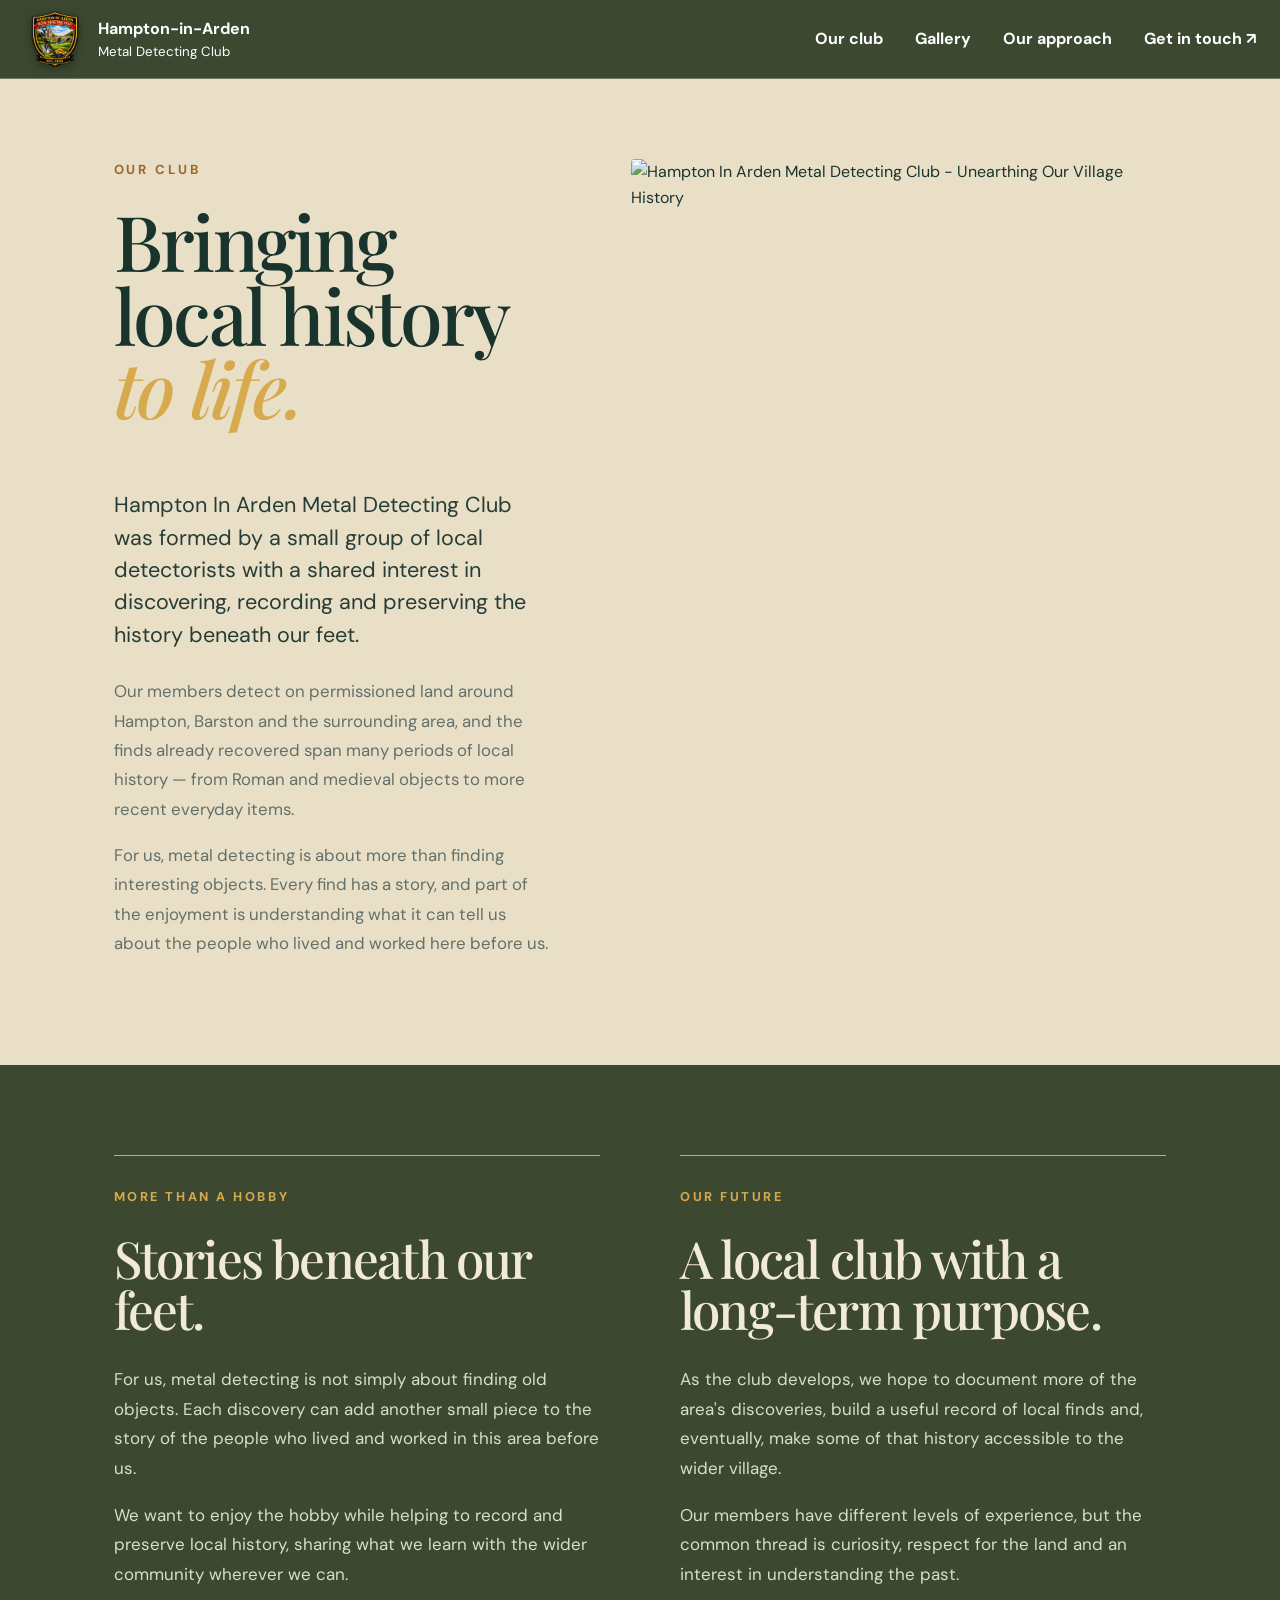
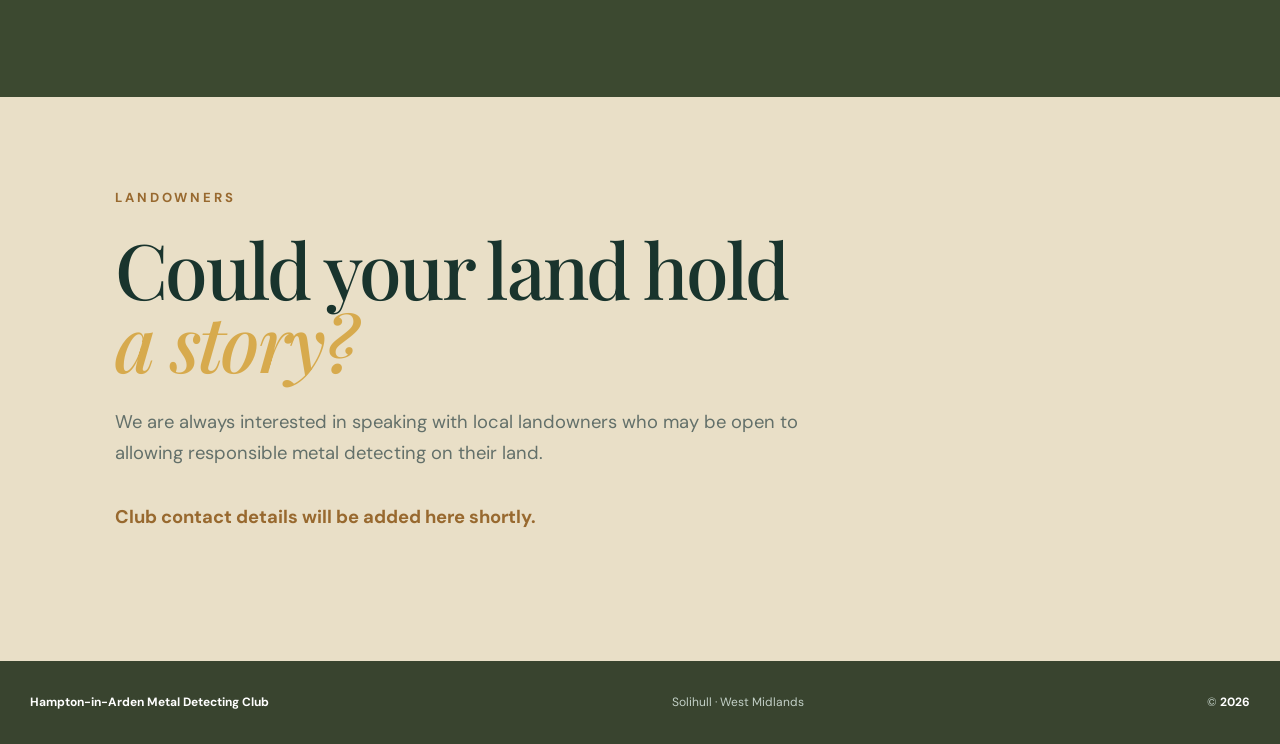
==== our-club.html @ 4dfdd863 "Add files via upload Add Our Club page and navigation" ====
<!doctype html>
<html lang="en-GB">
  <head>
    <link href="https://fonts.googleapis.com/css2?family=Instrument+Serif:ital@0;1&family=Oswald:wght@600;700&display=swap" rel="stylesheet">
    <meta charset="utf-8">
    <meta name="viewport" content="width=device-width, initial-scale=1">
    <meta name="theme-color" content="#142b25">
    <meta name="description" content="Hampton-in-Arden Metal Detecting Club — unearthing our village history in Solihull, West Midlands.">
    <title>Our Club | Hampton In Arden Metal Detecting Club</title>
    <link rel="stylesheet" href="styles.css">
    <script src="script.js" defer></script>
  </head>
  <body>
    <a class="skip" href="#main">Skip to content</a>
    
    <!-- Header and navigation -->
    <header class="header inner-header">
      <div class="header-inner">
        <a class="brand" href="index.html#top" aria-label="Hampton-in-Arden Metal Detecting Club home">
          <img src="images/club-badge.png" alt="" width="1024" height="1536">
          <span>
            <strong>Hampton-in-Arden</strong>
            <small>Metal Detecting Club</small>
          </span>
        </a>
        <button class="menu-toggle" type="button" aria-expanded="false" aria-controls="navigation" aria-label="Open menu">
          <span></span>
          <span></span>
          <span></span>
        </button>
<nav id="navigation" class="navigation" aria-label="Main navigation">
  <a href="our-club.html" aria-current="page">Our club</a>
  <a href="index.html#moments">Gallery</a>
  <a href="index.html#approach">Our approach</a>
  <a class="nav-button" href="index.html#contact">Get in touch <span aria-hidden="true">↗</span></a>
</nav>
      </div>
    </header>

    <main class="club-page">

  <section class="club-intro">
  <div class="wrap club-intro-grid">

    <div class="club-intro-heading">
      <p class="section-label">Our Club</p>

      <h1>
        Bringing local history
        <em>to life.</em>
      </h1>
    </div>

    <figure class="club-intro-image">
      <img
        src="images/about-banner.jpeg"
        alt="Hampton In Arden Metal Detecting Club - Unearthing Our Village History"
      >
    </figure>

    <div class="club-intro-copy">
      <p class="club-lead">
        Hampton In Arden Metal Detecting Club was formed by a small group of
        local detectorists with a shared interest in discovering, recording
        and preserving the history beneath our feet.
      </p>

      <p>
        Our members detect on permissioned land around Hampton, Barston and
        the surrounding area, and the finds already recovered span many
        periods of local history — from Roman and medieval objects to more
        recent everyday items.
      </p>

      <p>
        For us, metal detecting is about more than finding interesting
        objects. Every find has a story, and part of the enjoyment is
        understanding what it can tell us about the people who lived and
        worked here before us.
      </p>
    </div>

  </div>
</section>


  <section class="club-story">
    <div class="wrap">

      <div class="club-story-block">
  <p class="section-label">More than a hobby</p>
  <h2>Stories beneath our feet.</h2>

  <p>
    For us, metal detecting is not simply about finding old objects.
    Each discovery can add another small piece to the story of the
    people who lived and worked in this area before us.
  </p>

  <p>
    We want to enjoy the hobby while helping to record and preserve
    local history, sharing what we learn with the wider community
    wherever we can.
  </p>
</div>

      <div class="club-story-block">
        <p class="section-label">Our future</p>
        <h2>A local club with a long-term purpose.</h2>

        <p>
          As the club develops, we hope to document more of the area's
          discoveries, build a useful record of local finds and, eventually,
          make some of that history accessible to the wider village.
        </p>

        <p>
          Our members have different levels of experience, but the common
          thread is curiosity, respect for the land and an interest in
          understanding the past.
        </p>
      </div>

    </div>
  </section>


  <section class="club-landowners">
    <div class="wrap">
      <p class="section-label">Landowners</p>

      <h2>
        Could your land hold
        <em>a story?</em>
      </h2>

      <p>
        We are always interested in speaking with local landowners who may be
        open to allowing responsible metal detecting on their land.
      </p>

      <p class="club-contact-note">
        Club contact details will be added here shortly.
      </p>
    </div>
  </section>

</main>
    <!-- Footer -->
    <footer class="footer">
      <div class="wrap footer-inner">
        <span>Hampton-in-Arden Metal Detecting Club</span>
        <span>Solihull · West Midlands</span>
        <span>© <span id="year">2026</span></span>
      </div>
    </footer>
  </body>
</html>
---- styles.css ----
@import url('https://fonts.googleapis.com/css2?family=DM+Sans:wght@400;500;600;700&family=Playfair+Display:ital,wght@0,500;0,600;1,500&display=swap');
/* ===== Variables ===== */
:root  {
  --dark: #20352e;
  --deep: #39442f;
  --cream: #e8dfca;
  --paper: #e8dfca;
  --gold: #d6ad58;
  --brown: #9a6b32;
  --ink: #20352e;
  --muted: #657068;
  --max: 1220px;
}

/* ===== Base: layout, typography and accessibility ===== */
*  {
  box-sizing: border-box;
}

html  {
  scroll-behavior: smooth;
}

body  {
  margin: 0;
  background: var(--cream);
  color: var(--ink);
  font-family: 'DM Sans', Arial, sans-serif;
  line-height: 1.6;
}

img  {
  max-width: 100%;
}

a  {
  color: inherit;
}

.wrap  {
  width: min(calc(100% - 3rem), var(--max));
  margin-inline: auto;
}

h1, h2, h3, p  {
  margin-top: 0;
}

h1, h2  {
  font-family: 'Playfair Display', Georgia, serif;
  letter-spacing: -.035em;
  font-weight: 500;
}

h1  {
  font-size: clamp(2.6rem, 5.5vw, 5.3rem);
  line-height: 1.13;
  margin: 0;
}

h2  {
  font-size: clamp(2.65rem, 5vw, 5rem);
  line-height: 1.1;
  margin-bottom: 1.5rem;
}

h1 em, h2 em  {
  color: var(--gold);
  font-weight: 500;
}

.kicker, .section-label  {
  text-transform: uppercase;
  letter-spacing: .2em;
  font-size: .72rem;
  font-weight: 700;
}

.section-label  {
  color: #936d39;
  margin-bottom: 1.5rem;
}

.section-pad  {
  padding: clamp(5rem, 9vw, 9rem) 0;
}

section  {
  scroll-margin-top: 78px;
}

.skip  {
  position: absolute;
  left: 1rem;
  top: -5rem;
  z-index: 50;
  background: white;
  padding: .7rem 1rem;
}

.skip:focus  {
  top: 1rem;
}

:focus-visible  {
  outline: 3px solid var(--gold);
  outline-offset: 4px;
}

/* ===== Header: transparent overlay and navigation ===== */
.header  {
  position: absolute;
  top: 0;
  left: 0;
  right: 0;
  z-index: 30;
  color: white;
  background: linear-gradient(to bottom, rgba(7, 26, 22, .42) 0%, rgba(7, 26, 22, .10) 100%);
  backdrop-filter: none;
  -webkit-backdrop-filter: none;
  border-bottom: 1px solid rgba(255, 255, 255, .25);
}

.header-inner  {
  width: min(calc(100% - 3rem), 1440px);
  min-height: 78px;
  margin: 0 auto;
  display: flex;
  align-items: center;
  justify-content: space-between;
  gap: 2rem;
}

.brand  {
  display: flex;
  align-items: center;
  gap: .75rem;
  color: white;
  text-decoration: none;
}

.brand img  {
  width: 54px;
  height: 66px;
  object-fit: contain;
  flex-shrink: 0;
  filter: drop-shadow(0 2px 5px rgba(0, 0, 0, .4));
}

.brand span  {
  display: flex;
  flex-direction: column;
}

.navigation  {
  display: flex;
  align-items: center;
  gap: 2rem;
}

.navigation a  {
  color: white;
  text-decoration: none;
  font-weight: 700;
}

.menu-toggle  {
  display: none;
}

/* ===== Hero: photograph, overlay, text and actions ===== */
.hero  {
  background: var(--deep);
  color: white;
}

.hero-photo  {
  position: relative;
  min-height: 100svh;
  isolation: isolate;
  overflow: hidden;
  background: var(--deep);
}

.hero-picture, .hero-background, .hero-shade  {
  position: absolute;
  inset: 0;
  width: 100%;
  height: 100%;
}

.hero-picture, .hero-background  {
  z-index: 0;
}

.hero-background  {
  object-fit: cover;
  object-position: center 54%;
}

.hero-shade  {
  z-index: 1;
  background: linear-gradient(90deg, rgba(6,26,20,.85) 0%, rgba(9,30,23,.58) 50%, rgba(8,27,22,.25) 100%), linear-gradient(0deg, rgba(7,25,20,.65), transparent 50%);
}

.hero-content  {
  position: relative;
  z-index: 2;
  min-height: 100svh;
  display: flex;
  flex-direction: column;
  justify-content: space-between;
  padding-top: calc(78px + 1rem);
  padding-bottom: 2rem;
}

.kicker  {
  display: flex;
  align-items: center;
  gap: .8rem;
  color: var(--gold);
  margin: 0 0 1rem;
}

.hero-main  {
  padding: 5rem 0;
  max-width: 800px;
}

.hero-main .kicker  {
  color: #e7d9b7;
}

.hero-main h1  {
  font-family: 'Oswald', Arial, sans-serif;
  font-weight: 700;
  letter-spacing: -.01em;
  font-size: clamp(4.2rem, 10vw, 10rem);
  line-height: .92;
  max-width: none;
  text-transform: uppercase;
}

.hero-main h1 em  {
  font-family: 'Instrument Serif', Georgia, serif;
  font-style: italic;
  font-weight: 400;
  letter-spacing: -.015em;
  text-transform: none;
  color: var(--gold);
  font-size: .72em;
  line-height: .95;
  text-shadow: 0 1px 8px rgba(0, 0, 0, .25);
}

.hero-main > p:not(.kicker)  {
  font-size: clamp(1rem, 1.7vw, 1.25rem);
  max-width: 560px;
  margin: 2rem 0;
  color: #eef3ec;
}

.hero-actions  {
  display: flex;
  align-items: center;
  gap: 2rem;
  flex-wrap: wrap;
}

.hero-button  {
  display: inline-flex;
  justify-content: space-between;
  gap: 3rem;
  background: var(--gold);
  color: var(--dark);
  padding: 1rem 1.3rem;
  text-decoration: none;
  font-weight: 700;
  font-size: .85rem;
  min-width: 220px;
}

.hero-link  {
  color: white;
  text-decoration: none;
  border-bottom: 1px solid white;
  padding: .5rem 0;
  font-weight: 700;
  font-size: .85rem;
}

.hero-link span  {
  margin-left: 1rem;
}

.hero-foot  {
  display: flex;
  justify-content: space-between;
  gap: 1rem;
  color: #e6eee7;
  text-transform: uppercase;
  letter-spacing: .17em;
  font-size: .66rem;
  font-weight: 700;
}

/* ===== About: Our Club introduction ===== */
.about  {
  background: var(--paper);
}

.about.section-pad  {
  padding-top: 4rem;
  padding-bottom: 4rem;
}

.about-grid  {
  display: grid;
  grid-template-columns: .9fr 1.1fr;
  align-items: center;
  gap: clamp(2.5rem, 5vw, 5rem);
}

.about-copy  {
  max-width: 500px;
}

.about .section-label  {
  color: var(--brown);
}

.about-copy h2  {
  margin: 1rem 0 1.5rem;
  line-height: .95;
  color: var(--ink);
}

.about-copy h2 em  {
  color: var(--gold);
  font-weight: 500;
}

.about-copy .lead  {
  font-family: 'Playfair Display', Georgia, serif;
  font-size: 1.55rem;
  line-height: 1.35;
  color: var(--ink);
  margin-bottom: 1.25rem;
}

.about-copy p:not(.section-label):not(.lead)  {
  color: var(--muted);
  font-size: .96rem;
}

.about-photo  {
  margin: 0;
  position: relative;
  display: flex;
  justify-content: center;
  background: #e8ede2;
  border-radius: 4px;
  overflow: hidden;
}

.about-photo img  {
  display: block;
  width: 100%;
  height: min(68vh, 620px);
  aspect-ratio: auto;
  object-fit: cover;
  object-position: center;
  border-radius: 4px;
}

.about-photo figcaption  {
  position: absolute;
  bottom: -1rem;
  left: -1rem;
  background: var(--dark);
  color: white;
  padding: 1rem 1.4rem;
  min-width: 240px;
  font-size: .8rem;
  font-weight: 700;
  display: flex;
  justify-content: space-between;
  gap: 1rem;
}

.about-photo figcaption span  {
  color: var(--gold);
}

/* Saved Club Identity artwork: unused on the homepage, retained with its HTML. */
.banner-feature  {
  background: var(--deep);
  color: white;
  padding: 5rem 0;
  text-align: center;
}

.banner-feature .section-label  {
  color: var(--gold);
}

.banner-feature img  {
  display: block;
  width: min(100%, 1150px);
  height: auto;
  margin: auto;
  border: 1px solid rgba(211,171,99,.45);
}

.banner-credit  {
  font-family: 'Playfair Display', Georgia, serif;
  font-style: italic;
  font-size: 1.4rem;
  color: var(--gold);
  margin: 1.5rem 0 0;
}

/* ===== Gallery ===== */
.gallery {
  background: var(--deep);
  color: var(--cream);
}
.gallery .section-label {
  color: var(--gold);
}

.gallery h2 {
  color: #f5f1e6;
}

.gallery h2 em {
  color: var(--gold);
}

.gallery .section-top > p {
  color: #e8dfca;
}

.section-top  {
  display: flex;
  justify-content: space-between;
  align-items: end;
  gap: 3rem;
  margin-bottom: 3rem;
}

.section-top h2  {
  margin: 0;
}

.gallery .section-top p:last-child {
  max-width: 315px;
  color: #f2ead8;
  font-size: .95rem;
  line-height: 1.6;
}
.gallery-grid  {
  display: grid;
  grid-template-columns: repeat(2, minmax(0, 1fr));
  grid-template-rows: 310px 310px;
  gap: 1rem;
}

.gallery-card  {
  margin: 0;
  position: relative;
  overflow: hidden;
  background: #28483b;
  border-radius: 3px;
}

.gallery-card.wide  {
  grid-column: 1 / 3;
}

.gallery-card img  {
  display: block;
  width: 100%;
  height: 100%;
  object-fit: cover;
  transition: transform .5s ease;
}

.gallery-card:hover img  {
  transform: scale(1.035);
}

.gallery-card:after  {
  content: '';
  position: absolute;
  inset: 35% 0 0;
  background: linear-gradient(transparent, rgba(0,0,0,.72));
  pointer-events: none;
}

.gallery-card figcaption  {
  position: absolute;
  bottom: 1.25rem;
  left: 1.4rem;
  right: 1rem;
  z-index: 1;
  color: white;
  display: grid;
  line-height: 1.25;
}

.gallery-card figcaption span  {
  font-family: 'Playfair Display', Georgia, serif;
  font-size: 1.35rem;
}

.gallery-card figcaption small  {
  color: #e3e6dc;
  font-size: .72rem;
  margin-top: .35rem;
}

/* ===== Approach ===== */
.approach  {
  background: var(--deep);
  color: white;
}

.approach-heading  {
  max-width: 770px;
}

.approach h2  {
  margin-bottom: 1rem;
}

.approach-heading > p:last-child  {
  color: #c4d0c7;
  max-width: 540px;
}

.approach .section-label  {
  color: var(--gold);
}

.principles  {
  display: grid;
  grid-template-columns: repeat(3, 1fr);
  gap: 1.25rem;
  margin-top: 4rem;
}

.principles article  {
  border-top: 1px solid var(--gold);
  padding: 1.5rem .8rem 0 0;
}

.principles article > span  {
  color: var(--gold);
  font-family: Georgia, serif;
  font-size: 1.3rem;
}

.principles h3  {
  font-family: 'Playfair Display', Georgia, serif;
  font-size: 1.65rem;
  font-weight: 500;
  margin: 2rem 0 .7rem;
}

.principles p  {
  color: #c4d0c7;
  font-size: .9rem;
  max-width: 300px;
}

/* ===== Contact ===== */
.contact  {
  background: #e8dfca;
}

.contact-grid  {
  display: grid;
  grid-template-columns: 1.2fr .8fr;
  gap: 4rem;
  align-items: end;
}

.contact .section-label  {
  color: var(--brown);
}

.contact h2  {
  margin: 0;
}

.contact h2 em  {
  color: var(--brown);
}

.contact-grid > div:last-child p  {
  max-width: 430px;
}

.contact-status  {
  display: inline-block;
  border: 1px solid var(--dark);
  border-radius: 30px;
  padding: .8rem 1.2rem;
  font-size: .78rem;
  font-weight: 700;
}

/* ===== Footer ===== */
.footer  {
  background: var(--deep);
  color: #c3d0c7;
}

.footer-inner  {
  display: flex;
  justify-content: space-between;
  gap: 1.5rem;
  padding: 2rem 0;
  font-size: .75rem;
}

.footer-inner span:first-child  {
  color: white;
  font-weight: 700;
}

/* ===== Responsive =====
   Keep breakpoint changes here. Edit the relevant rule instead of appending overrides.
   The image source switches separately at 769px in index.html. */
@media (min-width: 851px)  {
  .brand img  {
    width: 62px;
    height: 76px;
  }

}

@media (max-width: 850px)  {
  /* Header: preserve the current menu spacing and alignment. */
  .header-inner  {
    width: min(calc(100% - 2rem), 1440px);
    height: 70px;
    min-height: 70px;
  }

  .brand img  {
    width: 58px;
    height: 72px;
  }

  .menu-toggle  {
    display: grid;
    width: 46px;
    height: 46px;
    place-content: center;
    gap: 5px;
    background: transparent;
    border: 1px solid rgba(255,255,255,.4);
    border-radius: 4px;
    padding: .7rem;
    cursor: pointer;
  }

  .menu-toggle span  {
    display: block;
    width: 24px;
    height: 2px;
    background: white;
  }

  .navigation  {
    display: none;
    position: absolute;
    top: 70px;
    left: 0;
    right: 0;
    background: var(--deep);
    padding: 1rem 1.5rem 1.5rem;
    flex-direction: column;
    align-items: center;
    gap: 2rem;
    border-bottom: 1px solid var(--gold);
  }

  .navigation.open, .menu-toggle[aria-expanded='true'] + .navigation  {
    display: flex;
  }

  .navigation a  {
    padding: .8rem;
  }

  .navigation .nav-button  {
    margin-top: .7rem;
    text-align: center;
  }

  .hero-content  {
    padding-top: calc(70px + .75rem);
  }

  .about-grid, .contact-grid  {
    grid-template-columns: 1fr;
  }

  .about-copy  {
    max-width: 650px;
  }

  .section-top  {
    align-items: start;
    flex-direction: column;
    gap: 1rem;
  }

  .principles  {
    gap: 1rem;
  }

}

@media (max-width: 600px)  {
  .wrap  {
    width: min(calc(100% - 2rem), var(--max));
  }

  .brand strong  {
    font-size: .92rem;
  }

  .brand small  {
    font-size: .57rem;
  }

  .kicker  {
    font-size: .62rem;
  }

  .section-pad  {
    padding: 4.5rem 0;
  }

  /* Hero: retain Ryan's crop and the compact gold button. */
  .hero-background  {
    object-position: 57% center;
    transform: scale(1.18);
    transform-origin: 92% 100%;
  }

  .hero-shade  {
    opacity: .85;
    background: linear-gradient(90deg, rgba(6,26,20,.82), rgba(6,26,20,.4)), linear-gradient(0deg, rgba(6,26,20,.8), transparent 65%);
  }

  .hero-content  {
    padding-bottom: 1.2rem;
  }

  .hero-foot span:last-child  {
    display: none;
  }

  .hero-main  {
    padding: 1rem 0 2.5rem;
  }

  .hero-main h1  {
    font-size: clamp(3.6rem, 14vw, 6rem);
  }

  .hero-main > p:not(.kicker)  {
    margin: 1.5rem 0;
  }

  .hero-actions  {
    align-items: flex-start;
    gap: 1rem;
    margin-top: .4rem;
    justify-content: flex-start;
  }

  .hero-button  {
    flex: 0 0 auto;
    width: max-content;
    min-width: 0;
    max-width: none;
    padding: .6rem .9rem;
    gap: .6rem;
    font-size: .82rem;
    border-radius: 999px;
    margin-top: .35rem;
    transform: translateX(-.15rem);
  }

  .hero-link  {
    display: none;
    width: fit-content;
  }

  /* About */
  .about.section-pad  {
    padding-top: 1.75rem;
    padding-bottom: 1.75rem;
  }

  .about-grid  {
    gap: 1.25rem;
  }

  .about-copy .section-label  {
    margin-bottom: .6rem;
  }

  .about-copy h2  {
    font-size: clamp(2.15rem, 9vw, 2.7rem);
    line-height: .98;
    margin: .4rem 0 .9rem;
  }

  .about-copy .lead  {
    font-size: 1.15rem;
    line-height: 1.2;
    margin-bottom: .8rem;
  }

  .about-copy > p:not(.section-label):not(.lead)  {
    font-size: .95rem;
    line-height: 1.45;
    margin-bottom: 0;
  }

  .about-photo  {
    margin-top: 0;
  }

  .about-photo img  {
    height: 55vh;
    max-height: 520px;
  }

  .about-photo figcaption  {
    left: 0;
    bottom: 0;
  }

  .banner-feature  {
    padding: 2.25rem 0;
  }

  .banner-credit  {
    font-size: 1.15rem;
    margin-top: 1.25rem;
  }

  /* Gallery, approach and footer */
  .gallery-grid  {
    grid-template-columns: 1fr;
    grid-template-rows: none;
  }

  .gallery-card, .gallery-card.wide  {
    grid-column: auto;
    grid-row: auto;
    height: 270px;
  }

  .principles  {
    grid-template-columns: 1fr;
    margin-top: 2.5rem;
  }

  .principles h3  {
    margin-top: 1rem;
  }

  .footer-inner  {
    flex-direction: column;
    gap: .5rem;
  }

}

@media (prefers-reduced-motion: reduce)  {
  html  {
    scroll-behavior: auto;
  }

  .gallery-card img  {
    transition: none;
  }

}

/* =========================================================
   OUR CLUB PAGE
   ========================================================= */

.club-page {
  background: #e9dfc7;
  color: #19342d;
}

/* --- Inner page header --- */

.inner-header {
  background: #3c4930;
  position: relative;
}

/* --- Main introduction --- */

.club-intro {
  padding: 80px 7vw 90px;
}

.club-intro-grid {
  max-width: 1400px;
  margin: 0 auto;
  display: grid;
  grid-template-columns: 0.9fr 1.1fr;
  grid-template-areas:
    "heading image"
    "copy image";
  gap: 36px 80px;
  align-items: start;
}

.club-intro-heading {
  grid-area: heading;
}

.club-intro-copy {
  grid-area: copy;
}

.club-intro-image {
  grid-area: image;
  margin: 0;
}

.club-intro-image img {
  display: block;
  width: 100%;
  height: auto;
  border-radius: 4px;
}

.club-intro .section-label,
.club-landowners .section-label {
  color: #98692f;
  text-transform: uppercase;
  letter-spacing: 0.22em;
  font-weight: 700;
  font-size: 0.82rem;
  margin-bottom: 24px;
}

.club-intro h1,
.club-landowners h2 {
  margin: 0 0 28px;
  line-height: 0.96;
  color: #19342d;
  font-size: clamp(3.5rem, 6vw, 6.5rem);
  font-weight: 500;
}

.club-intro h1 em,
.club-landowners h2 em {
  display: block;
  color: #d7aa4d;
  font-weight: 500;
}

.club-lead {
  font-size: 1.35rem;
  line-height: 1.5;
  color: #263d36;
  margin-bottom: 26px;
}

.club-intro-copy > p:not(.club-lead) {
  font-size: 1.05rem;
  line-height: 1.75;
  color: #63706a;
}


/* --- Responsible detecting / future --- */

.club-story {
  background: #3c4930;
  color: #f2ead8;
  padding: 90px 7vw;
}

.club-story .wrap {
  max-width: 1400px;
  margin: 0 auto;
  display: grid;
  grid-template-columns: repeat(2, minmax(0, 1fr));
  gap: 80px;
}

.club-story-block {
  border-top: 1px solid #d7aa4d;
  padding-top: 30px;
}

.club-story .section-label {
  color: #d7aa4d;
  text-transform: uppercase;
  letter-spacing: 0.2em;
  font-weight: 700;
  font-size: 0.8rem;
  margin-bottom: 24px;
}

.club-story h2 {
  color: #f2ead8;
  font-size: clamp(2.6rem, 4vw, 4.7rem);
  line-height: 1;
  font-weight: 500;
  margin: 0 0 30px;
}

.club-story p {
  color: #d9ddcf;
  font-size: 1.06rem;
  line-height: 1.75;
  max-width: 600px;
}


/* --- Landowners --- */

.club-landowners {
  background: #e9dfc7;
  padding: 90px 7vw 110px;
}

.club-landowners .wrap {
  max-width: 1050px;
  margin: 0 auto;
}

.club-landowners h2 {
  max-width: 900px;
}

.club-landowners > .wrap > p:not(.section-label) {
  max-width: 720px;
  color: #63706a;
  font-size: 1.15rem;
  line-height: 1.7;
}

.club-contact-note {
  margin-top: 32px;
  color: #98692f !important;
  font-weight: 700;
}


/* --- Mobile --- */

@media (max-width: 760px) {

  .club-intro {
  padding: 48px 30px 60px;
}

.club-intro-grid {
  grid-template-columns: 1fr;
  grid-template-areas:
    "heading"
    "image"
    "copy";
  gap: 36px;
}

.club-intro-image {
  margin: 0;
}

.club-intro-image img {
  width: 100%;
  height: auto;
  aspect-ratio: auto;
  object-fit: contain;
}

.club-intro h1,
.club-landowners h2 {
  font-size: clamp(3rem, 14vw, 4.6rem);
}

.club-lead {
  font-size: 1.18rem;
}

  .club-story {
    padding: 64px 30px;
  }

  .club-story .wrap {
    grid-template-columns: 1fr;
    gap: 58px;
  }

  .club-story h2 {
    font-size: clamp(2.6rem, 12vw, 4rem);
  }

  .club-landowners {
    padding: 64px 30px 80px;
  }
}

/* Our Club teaser link */

.about-link {
  display: inline-flex;
  align-items: center;
  gap: 0.7rem;
  margin-top: 24px;
  color: #98692f;
  font-weight: 700;
  text-decoration: none;
}

.about-link:hover {
  text-decoration: underline;
}
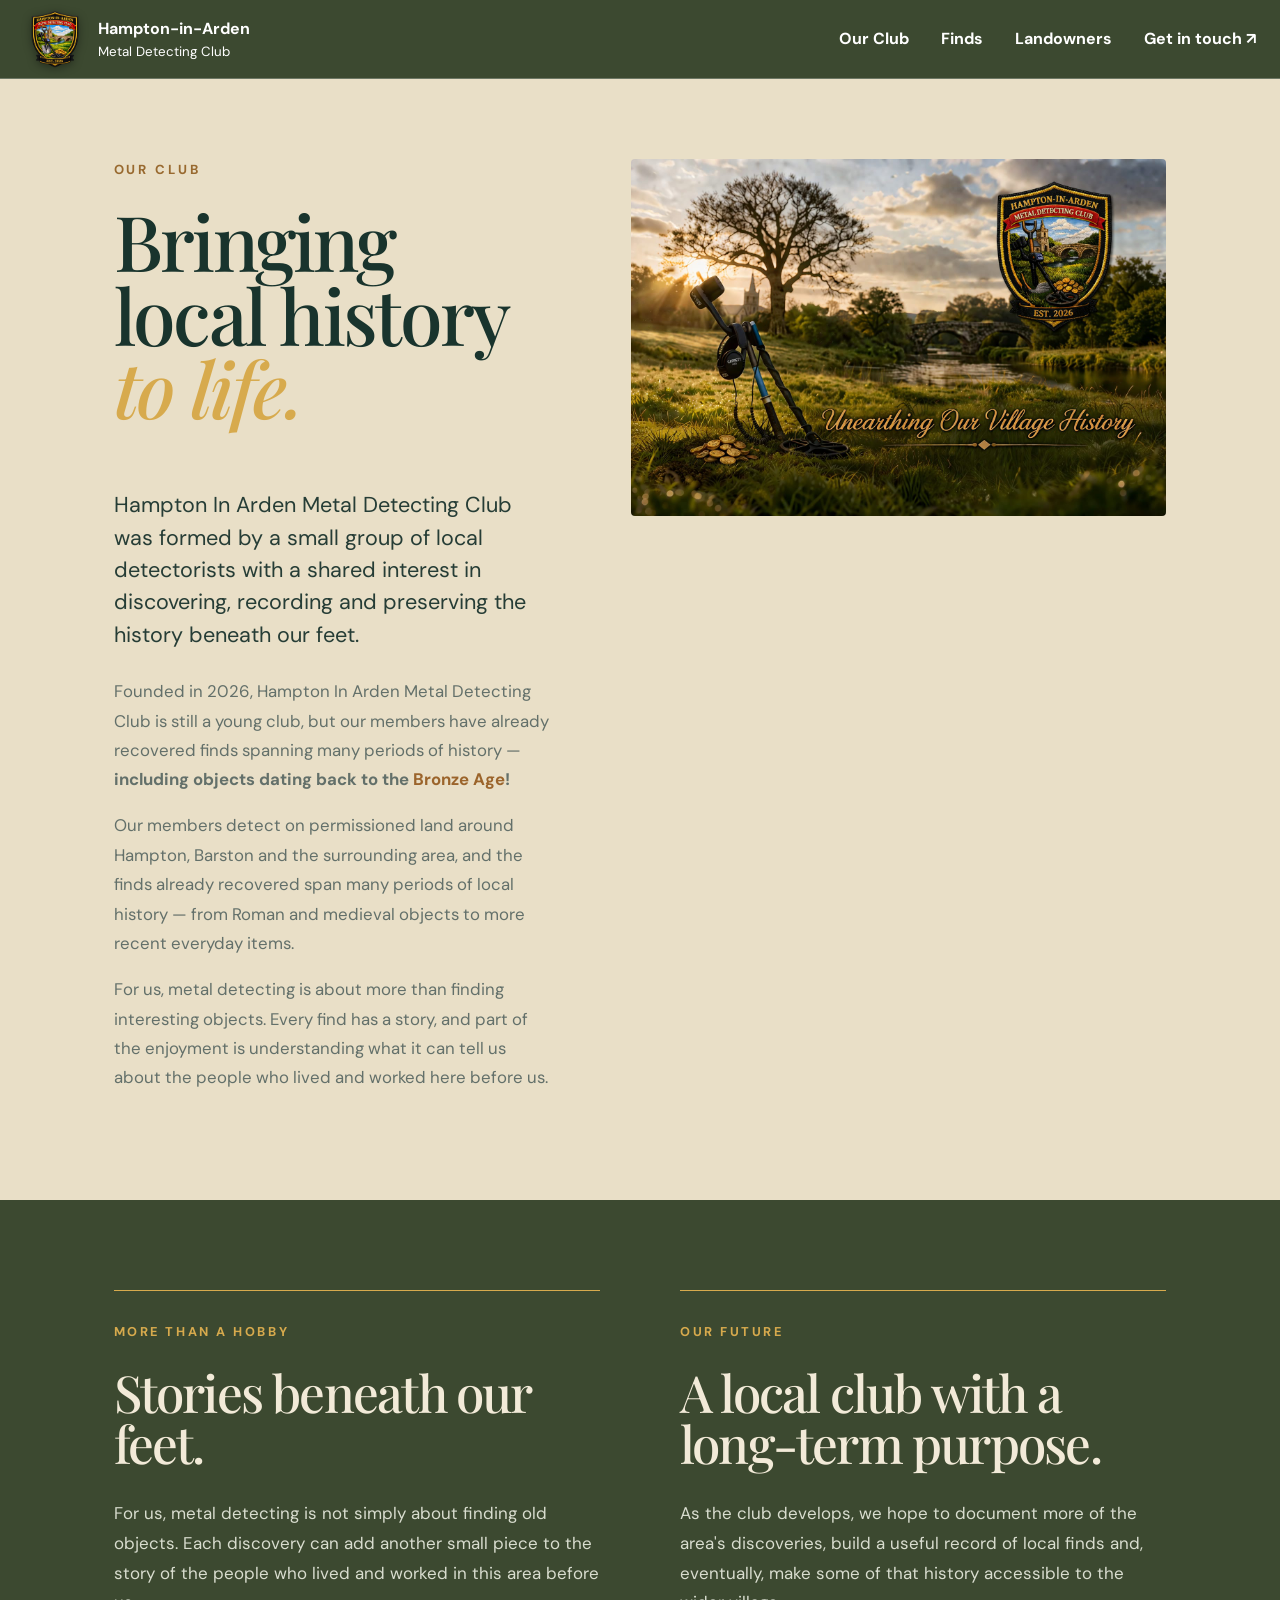
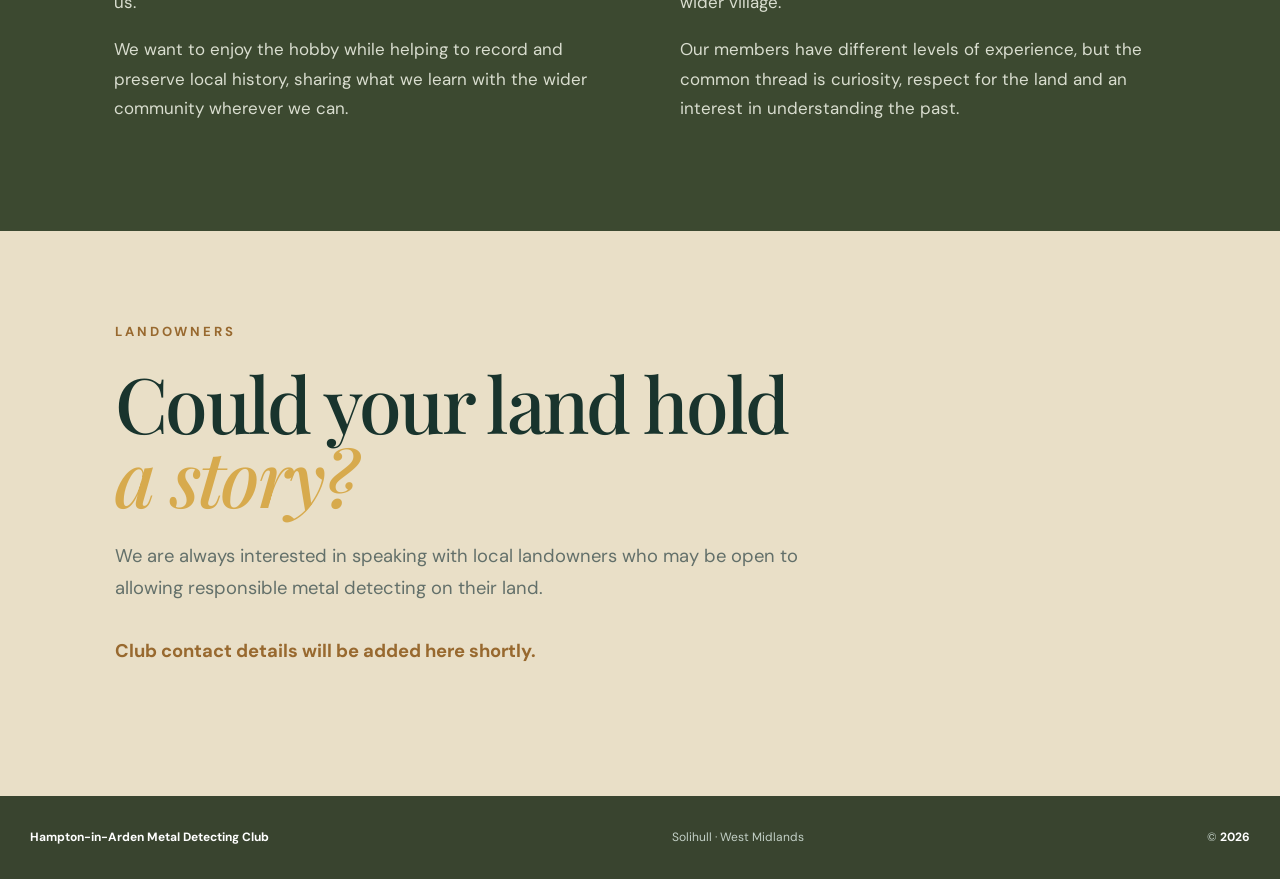
==== commit e9c050c5: "Add files via upload" ====
--- a/our-club.html
+++ b/our-club.html
@@ -28,11 +28,25 @@
           <span></span>
           <span></span>
         </button>
+    
 <nav id="navigation" class="navigation" aria-label="Main navigation">
-  <a href="our-club.html" aria-current="page">Our club</a>
-  <a href="index.html#moments">Gallery</a>
-  <a href="index.html#approach">Our approach</a>
-  <a class="nav-button" href="index.html#contact">Get in touch <span aria-hidden="true">↗</span></a>
+
+  <div class="nav-dropdown">
+    <a href="our-club.html" class="nav-parent" aria-current="page">Our Club</a>
+
+    <div class="nav-dropdown-menu">
+      <a href="gallery.html">Club Gallery</a>
+    </div>
+  </div>
+
+  <a href="finds.html">Finds</a>
+
+  <a href="landowners.html">Landowners</a>
+
+  <a class="nav-button" href="contact.html">
+    Get in touch <span aria-hidden="true">↗</span>
+  </a>
+
 </nav>
       </div>
     </header>
@@ -64,6 +78,15 @@
         local detectorists with a shared interest in discovering, recording
         and preserving the history beneath our feet.
       </p>
+
+      <p>
+  Founded in 2026, Hampton In Arden Metal Detecting Club is still a young club,
+  but our members have already recovered finds spanning many periods of history —
+  <strong>
+  including objects dating back to the
+  <span class="bronze-text">Bronze Age</span>!
+</strong>
+</p>
 
       <p>
         Our members detect on permissioned land around Hampton, Barston and
--- a/styles.css
+++ b/styles.css
@@ -109,7 +109,7 @@
 
 /* ===== Header: transparent overlay and navigation ===== */
 .header  {
-  position: absolute;
+  position: fixed;
   top: 0;
   left: 0;
   right: 0;
@@ -910,7 +910,8 @@
 
 .inner-header {
   background: #3c4930;
-  position: relative;
+  position: sticky;
+  top: 0;
 }
 
 /* --- Main introduction --- */
@@ -1136,4 +1137,1067 @@
 
 .about-link:hover {
   text-decoration: underline;
-}+}
+
+/* =========================================================
+   GALLERY PAGE
+   ========================================================= */
+
+.gallery-page {
+  background: #e9dfc7;
+  color: #19342d;
+}
+
+/* --- Gallery introduction --- */
+
+.gallery-page .gallery-intro {
+  padding: 70px 7vw 42px;
+}
+
+.gallery-page .gallery-intro .wrap {
+  max-width: 1400px;
+  margin: 0 auto;
+}
+
+.gallery-page .gallery-intro .section-label {
+  color: #98692f;
+  text-transform: uppercase;
+  letter-spacing: 0.22em;
+  font-weight: 700;
+  font-size: 0.82rem;
+  margin-bottom: 24px;
+}
+
+.gallery-page .gallery-intro h1 {
+  margin: 0;
+  max-width: 1200px;
+  color: #19342d;
+  font-size: clamp(4rem, 7vw, 7rem);
+  line-height: 0.94;
+  font-weight: 500;
+}
+
+.gallery-page .gallery-intro h1 em {
+  color: #d7aa4d;
+  font-weight: 500;
+}
+
+.gallery-page .gallery-lead {
+  max-width: 850px;
+  margin: 28px 0 0;
+  color: #52615b;
+  font-size: 1.12rem;
+  line-height: 1.7;
+}
+
+
+/* --- Gallery images --- */
+
+.gallery-page .gallery-grid-section {
+  padding: 10px 7vw 100px;
+}
+
+.gallery-page .gallery-grid {
+  max-width: 1400px;
+  margin: 0 auto;
+  display: grid;
+  grid-template-columns: repeat(12, minmax(0, 1fr));
+  grid-auto-rows: 280px;
+  gap: 24px;
+}
+
+.gallery-page .gallery-item {
+  margin: 0;
+  overflow: hidden;
+  border-radius: 3px;
+}
+
+.gallery-page .gallery-item img {
+  display: block;
+  width: 100%;
+  height: 100%;
+  object-fit: cover;
+  transition: transform 0.4s ease;
+}
+
+.gallery-page .gallery-item:hover img {
+  transform: scale(1.025);
+}
+
+.gallery-page .gallery-item-large {
+  grid-column: span 7;
+  grid-row: span 2;
+}
+
+.gallery-page .gallery-item:nth-child(2),
+.gallery-page .gallery-item:nth-child(3) {
+  grid-column: span 5;
+}
+
+.gallery-page .gallery-item:nth-child(4),
+.gallery-page .gallery-item:nth-child(5) {
+  grid-column: span 6;
+}
+
+ .gallery-link {
+    display: inline-block;
+    margin-top: 18px;
+    color: #d7aa4d;
+    font-weight: 700;
+    text-decoration: none;
+    }
+
+    .gallery-link:hover {
+    text-decoration: underline;
+    }
+
+/* --- Gallery mobile --- */
+
+@media (max-width: 760px) {
+
+  .gallery-page .gallery-intro {
+    padding: 48px 30px 34px;
+  }
+
+  .gallery-page .gallery-intro h1 {
+    font-size: clamp(3rem, 14vw, 4.8rem);
+  }
+
+  .gallery-page .gallery-lead {
+    font-size: 1.05rem;
+    margin-top: 24px;
+  }
+
+  .gallery-page .gallery-grid-section {
+    padding: 8px 30px 70px;
+  }
+
+  .gallery-page .gallery-grid {
+    grid-template-columns: 1fr;
+    grid-auto-rows: auto;
+    gap: 18px;
+  }
+
+  .gallery-page .gallery-item,
+  .gallery-page .gallery-item-large,
+  .gallery-page .gallery-item:nth-child(2),
+  .gallery-page .gallery-item:nth-child(3),
+  .gallery-page .gallery-item:nth-child(4),
+  .gallery-page .gallery-item:nth-child(5) {
+    grid-column: auto;
+    grid-row: auto;
+  }
+
+  .gallery-page .gallery-item img {
+    height: auto;
+    aspect-ratio: 4 / 3;
+    object-fit: cover;
+  }
+   
+}
+
+/* =========================================================
+   FINDS PAGE
+   ========================================================= */
+
+.finds-page {
+  background: #e9dfc7;
+  color: #19342d;
+}
+
+/* --- Finds introduction --- */
+
+.finds-page .finds-intro {
+  padding: 70px 7vw 48px;
+}
+
+.finds-page .finds-intro .wrap {
+  max-width: 1400px;
+  margin: 0 auto;
+}
+
+.finds-page .finds-intro .section-label {
+  color: #98692f;
+  text-transform: uppercase;
+  letter-spacing: 0.22em;
+  font-weight: 700;
+  font-size: 0.82rem;
+  margin-bottom: 24px;
+}
+
+.finds-page .finds-intro h1 {
+  margin: 0;
+  max-width: 1000px;
+  color: #19342d;
+  font-size: clamp(4rem, 7vw, 7rem);
+  line-height: 0.94;
+  font-weight: 500;
+}
+
+.finds-page .finds-intro h1 em {
+  display: block;
+  color: #d7aa4d;
+  font-weight: 500;
+}
+
+.finds-page .finds-lead {
+  max-width: 820px;
+  margin: 30px 0 0;
+  color: #52615b;
+  font-size: 1.18rem;
+  line-height: 1.7;
+}
+
+.finds-page .finds-note {
+  max-width: 760px;
+  margin: 16px 0 0;
+  color: #7a817c;
+  font-size: 0.98rem;
+  line-height: 1.6;
+}
+
+
+/* --- Finds category cards --- */
+
+.finds-page .finds-categories {
+  padding: 10px 7vw 100px;
+}
+
+.finds-page .finds-category-grid {
+  max-width: 1400px;
+  margin: 0 auto;
+  display: grid;
+  grid-template-columns: repeat(2, minmax(0, 1fr));
+  gap: 42px 34px;
+}
+
+.finds-page .find-category {
+  background: rgba(255, 255, 255, 0.22);
+  overflow: hidden;
+  border-top: 1px solid rgba(152, 105, 47, 0.45);
+}
+
+.finds-page .find-category img {
+  display: block;
+  width: 100%;
+  height: 320px;
+  object-fit: contain;
+  background: #efe6d2;
+  padding: 18px;
+}
+
+.finds-page .find-category-copy {
+  padding: 28px 28px 30px;
+}
+
+.finds-page .find-period {
+  margin: 0 0 10px;
+  color: #98692f;
+  text-transform: uppercase;
+  letter-spacing: 0.16em;
+  font-size: 0.76rem;
+  font-weight: 700;
+}
+
+.finds-page .find-category h2 {
+  margin: 0 0 14px;
+  color: #19342d;
+  font-size: clamp(2rem, 3vw, 3.1rem);
+  line-height: 1;
+  font-weight: 500;
+}
+
+.finds-page .find-category p {
+  color: #63706a;
+  font-size: 1rem;
+  line-height: 1.7;
+  max-width: 580px;
+}
+
+
+/* --- Finds mobile --- */
+
+@media (max-width: 760px) {
+
+  .finds-page .finds-intro {
+    padding: 48px 30px 36px;
+  }
+
+  .finds-page .finds-intro h1 {
+    font-size: clamp(3rem, 14vw, 4.8rem);
+  }
+
+  .finds-page .finds-lead {
+    font-size: 1.08rem;
+  }
+
+  .finds-page .finds-categories {
+    padding: 6px 30px 72px;
+  }
+
+  .finds-page .finds-category-grid {
+    grid-template-columns: 1fr;
+    gap: 38px;
+  }
+
+.finds-page .find-category h2 {
+  font-size: clamp(1.8rem, 8vw, 2.5rem);
+}
+.finds-page .find-category img {
+  height: 240px;
+  padding: 12px;
+}
+.finds-page .find-category p {
+  font-size: 0.96rem;
+  line-height: 1.6;
+}
+.finds-page .find-category-copy {
+  padding: 24px 20px 26px;
+}
+}
+
+/* =========================================================
+   NAVIGATION DROPDOWN
+   ========================================================= */
+
+.nav-dropdown {
+  position: relative;
+}
+
+.nav-parent {
+  display: inline-flex;
+  align-items: center;
+}
+
+/* Desktop dropdown */
+@media (min-width: 761px) {
+
+  .nav-dropdown-menu {
+    position: absolute;
+    top: 100%;
+    left: 50%;
+    transform: translateX(-50%);
+    min-width: 170px;
+    padding: 10px 0;
+    background: #3c4930;
+    border: 1px solid rgba(255, 255, 255, 0.18);
+    box-shadow: 0 12px 28px rgba(0, 0, 0, 0.18);
+
+    opacity: 0;
+    visibility: hidden;
+    pointer-events: none;
+
+    transition: opacity 0.2s ease, visibility 0.2s ease;
+  }
+
+  .nav-dropdown-menu a {
+    display: block;
+    padding: 10px 18px;
+    white-space: nowrap;
+    font-size: 0.95rem;
+  }
+
+  .nav-dropdown-menu a:hover,
+  .nav-dropdown-menu a:focus-visible {
+    background: rgba(255, 255, 255, 0.08);
+  }
+
+  .nav-dropdown:hover .nav-dropdown-menu,
+  .nav-dropdown:focus-within .nav-dropdown-menu {
+    opacity: 1;
+    visibility: visible;
+    pointer-events: auto;
+  }
+}
+
+
+/* Mobile nested navigation */
+@media (max-width: 760px) {
+
+  .nav-dropdown {
+    display: flex;
+    flex-direction: column;
+    align-items: center;
+  }
+
+  .nav-dropdown-menu {
+    position: static;
+    display: block;
+    margin-top: 8px;
+    margin-left: 22px;
+  }
+
+  .nav-dropdown-menu a {
+    font-size: 0.9em;
+    color: #d7aa4d;
+    font-weight: 600;
+  }
+
+}
+
+/* =========================================================
+   MOBILE NAVIGATION TIDY-UP
+   ========================================================= */
+
+@media (max-width: 760px) {
+
+  #navigation.navigation {
+    flex-direction: column !important;
+    align-items: flex-start !important;
+    justify-content: flex-start !important;
+    gap: 0 !important;
+    padding: 26px 42px 30px !important;
+  }
+
+  #navigation.navigation > a,
+  #navigation.navigation > .nav-dropdown {
+    width: auto !important;
+    flex: 0 0 auto !important;
+    margin: 0 !important;
+  }
+
+  #navigation.navigation > a {
+    padding: 11px 0 !important;
+    align-self: flex-start !important;
+    text-align: left !important;
+  }
+
+  .nav-dropdown {
+    align-items: flex-start !important;
+  }
+
+  .nav-parent {
+    padding: 11px 0 4px !important;
+  }
+
+  .nav-dropdown-menu {
+    margin: 0 0 7px 26px !important;
+    transform: none !important;
+  }
+
+  .nav-dropdown-menu a {
+    display: block;
+    padding: 6px 0 !important;
+    text-align: left !important;
+  }
+
+  #navigation.navigation > .nav-button {
+    align-self: flex-start !important;
+    margin: 0 !important;
+    justify-content: flex-start !important;
+  }
+
+}
+
+/* =========================================================
+   CONTACT PAGE
+   ========================================================= */
+
+.contact-page {
+  background: #e9dfc7;
+  color: #19342d;
+}
+
+.contact-page .contact-intro {
+  padding: 72px 7vw 96px;
+}
+
+.contact-page .contact-intro > .wrap {
+  max-width: 1400px;
+  margin: 0 auto;
+}
+
+/* --- Heading --- */
+
+.contact-page .contact-heading {
+  max-width: 1050px;
+  margin: 0 auto 68px;
+  text-align: center;
+}
+
+.contact-page .section-label {
+  color: #98692f;
+  text-transform: uppercase;
+  letter-spacing: 0.22em;
+  font-size: 0.82rem;
+  font-weight: 700;
+  margin-bottom: 22px;
+}
+
+.contact-page .contact-heading h1 {
+  margin: 0;
+  color: #19342d;
+  font-size: clamp(4rem, 6.5vw, 7rem);
+  line-height: 0.95;
+  font-weight: 500;
+}
+
+.contact-page .contact-heading h1 em {
+  display: block;
+  color: #d7aa4d;
+  font-weight: 500;
+}
+
+/* --- Two-column content --- */
+
+.contact-page .contact-layout {
+  display: grid;
+  grid-template-columns: 0.9fr 1.1fr;
+  gap: 80px;
+  align-items: start;
+}
+
+.contact-page .contact-lead {
+  margin: 0 0 46px;
+  color: #52615b;
+  font-size: 1.22rem;
+  line-height: 1.7;
+  max-width: 620px;
+}
+
+.contact-page .contact-block,
+.contact-page .contact-form-panel {
+  border-top: 1px solid rgba(152, 105, 47, 0.45);
+  padding-top: 28px;
+}
+
+.contact-page .contact-label {
+  margin: 0 0 14px;
+  color: #98692f;
+  text-transform: uppercase;
+  letter-spacing: 0.16em;
+  font-size: 0.78rem;
+  font-weight: 700;
+}
+
+.contact-page .contact-block h2,
+.contact-page .contact-form-panel h2 {
+  margin: 0 0 22px;
+  color: #19342d;
+  font-size: clamp(2.5rem, 4vw, 4rem);
+  line-height: 1;
+  font-weight: 500;
+}
+
+.contact-page .contact-block p {
+  color: #63706a;
+  font-size: 1.05rem;
+  line-height: 1.72;
+  max-width: 620px;
+}
+
+/* --- Form --- */
+
+.contact-page .contact-form {
+  display: grid;
+  gap: 20px;
+}
+
+.contact-page .contact-form label {
+  display: grid;
+  gap: 8px;
+  color: #19342d;
+  font-size: 0.95rem;
+  font-weight: 700;
+}
+
+.contact-page .contact-form input,
+.contact-page .contact-form textarea {
+  width: 100%;
+  box-sizing: border-box;
+  border: 1px solid rgba(25, 52, 45, 0.25);
+  background: rgba(255, 255, 255, 0.35);
+  color: #19342d;
+  padding: 14px 16px;
+  font: inherit;
+  border-radius: 2px;
+}
+
+.contact-page .contact-form textarea {
+  resize: vertical;
+}
+
+.contact-page .contact-form input:focus,
+.contact-page .contact-form textarea:focus {
+  outline: 2px solid #d7aa4d;
+  outline-offset: 2px;
+}
+
+.contact-page .contact-submit {
+  justify-self: start;
+  border: 0;
+  background: #d7aa4d;
+  color: #19342d;
+  padding: 14px 22px;
+  font: inherit;
+  font-weight: 700;
+  cursor: pointer;
+  border-radius: 2px;
+}
+
+.contact-page .contact-submit:hover {
+  filter: brightness(0.96);
+}
+
+.contact-page .form-note {
+  margin: 0;
+  color: #7a817c;
+  font-size: 0.88rem;
+  line-height: 1.5;
+}
+
+
+/* --- Contact mobile --- */
+
+@media (max-width: 760px) {
+
+  .contact-page .contact-intro {
+    padding: 48px 30px 72px;
+  }
+
+  .contact-page .contact-heading {
+    margin-bottom: 46px;
+    text-align: left;
+  }
+
+  .contact-page .contact-heading h1 {
+    font-size: clamp(3rem, 13vw, 4.6rem);
+  }
+
+  .contact-page .contact-layout {
+    grid-template-columns: 1fr;
+    gap: 52px;
+  }
+
+  .contact-page .contact-lead {
+    font-size: 1.08rem;
+    margin-bottom: 36px;
+  }
+
+  .contact-page .contact-block h2,
+  .contact-page .contact-form-panel h2 {
+    font-size: clamp(2.2rem, 10vw, 3.3rem);
+  }
+
+}
+.bronze-text {
+  color: #9b642b;
+}
+
+/* =========================================================
+   LANDOWNERS PAGE
+   ========================================================= */
+
+.landowners-page {
+  background: #e9dfc7;
+  color: #19342d;
+}
+
+.landowners-page .wrap {
+  max-width: 1400px;
+  margin: 0 auto;
+}
+
+/* --- Hero --- */
+
+.landowners-hero {
+  padding: 82px 7vw 88px;
+}
+
+.landowners-hero .section-label,
+.landowners-community .section-label,
+.landowners-approach .section-label,
+.landowners-next .section-label {
+  color: #98692f;
+  text-transform: uppercase;
+  letter-spacing: 0.2em;
+  font-size: 0.8rem;
+  font-weight: 700;
+  margin-bottom: 22px;
+}
+
+.landowners-hero h1 {
+  margin: 0;
+  max-width: 1150px;
+  color: #19342d;
+  font-size: clamp(4.2rem, 7vw, 7.3rem);
+  line-height: 0.95;
+  font-weight: 500;
+}
+
+.landowners-hero h1 em {
+  display: block;
+  color: #d7aa4d;
+  font-weight: 500;
+}
+
+.landowners-lead {
+  max-width: 820px;
+  margin: 34px 0 20px;
+  color: #52615b;
+  font-size: 1.28rem;
+  line-height: 1.65;
+}
+
+.landowners-hero > .wrap > p:not(.section-label):not(.landowners-lead) {
+  max-width: 820px;
+  color: #63706a;
+  font-size: 1.05rem;
+  line-height: 1.75;
+}
+
+
+/* --- Community section --- */
+
+.landowners-community {
+  background: #f2ead8;
+  padding: 88px 7vw;
+}
+
+.landowners-two-col {
+  display: grid;
+  grid-template-columns: 0.9fr 1.1fr;
+  gap: 80px;
+  align-items: start;
+}
+
+.landowners-community h2,
+.landowners-next h2 {
+  margin: 0;
+  color: #19342d;
+  font-size: clamp(3rem, 5vw, 5rem);
+  line-height: 0.98;
+  font-weight: 500;
+}
+
+.landowners-community h2 em,
+.landowners-next h2 em {
+  display: block;
+  color: #d7aa4d;
+  font-weight: 500;
+}
+
+.landowners-community p,
+.landowners-next p {
+  color: #63706a;
+  font-size: 1.08rem;
+  line-height: 1.75;
+  max-width: 650px;
+}
+
+
+/* --- Our approach --- */
+
+.landowners-approach {
+  background: #3c4930;
+  color: #f2ead8;
+  padding: 90px 7vw;
+}
+
+.landowners-approach .section-label {
+  color: #d7aa4d;
+}
+
+.landowners-section-heading {
+  max-width: 900px;
+  margin-bottom: 48px;
+}
+
+.landowners-section-heading h2 {
+  margin: 0;
+  color: #f2ead8;
+  font-size: clamp(3rem, 5vw, 5rem);
+  line-height: 1;
+  font-weight: 500;
+}
+
+.landowners-principles {
+  display: grid;
+  grid-template-columns: repeat(3, minmax(0, 1fr));
+  gap: 30px;
+}
+
+.landowner-principle {
+  border-top: 1px solid rgba(215, 170, 77, 0.7);
+  padding-top: 24px;
+}
+
+.landowner-principle h3 {
+  margin: 0 0 16px;
+  color: #f2ead8;
+  font-size: 1.7rem;
+  font-weight: 500;
+}
+
+.landowner-principle p {
+  margin: 0;
+  color: #d9ddcf;
+  font-size: 1rem;
+  line-height: 1.7;
+}
+
+
+/* --- Next steps / CTA --- */
+
+.landowners-next {
+  padding: 88px 7vw 105px;
+}
+
+.landowners-cta {
+  display: inline-block;
+  margin-top: 18px;
+  color: #98692f;
+  font-weight: 700;
+  text-decoration: none;
+}
+
+.landowners-cta:hover {
+  text-decoration: underline;
+}
+
+
+/* --- Landowners mobile --- */
+
+@media (max-width: 760px) {
+
+  .landowners-hero {
+    padding: 50px 30px 64px;
+  }
+
+  .landowners-hero h1 {
+    font-size: clamp(3rem, 13vw, 4.8rem);
+  }
+
+  .landowners-lead {
+    font-size: 1.1rem;
+  }
+
+  .landowners-community,
+  .landowners-approach,
+  .landowners-next {
+    padding: 62px 30px;
+  }
+
+  .landowners-two-col {
+    grid-template-columns: 1fr;
+    gap: 36px;
+  }
+
+  .landowners-principles {
+    grid-template-columns: 1fr;
+    gap: 34px;
+  }
+
+  .landowners-community h2,
+  .landowners-next h2,
+  .landowners-section-heading h2 {
+    font-size: clamp(2.7rem, 12vw, 4rem);
+  }
+}
+
+/* =========================================================
+   HOMEPAGE FEATURED FINDS
+   ========================================================= */
+
+.featured-finds {
+  background: #3c4930;
+  color: #f2ead8;
+}
+
+.featured-finds .section-label {
+  color: #d7aa4d;
+}
+
+.featured-finds h2 {
+  color: #f2ead8;
+}
+
+.featured-finds h2 em {
+  color: #d7aa4d;
+}
+
+.featured-finds-intro p {
+  color: #d9ddcf;
+}
+
+.featured-finds-link {
+  display: inline-block;
+  margin-top: 16px;
+  color: #d7aa4d;
+  font-weight: 700;
+  text-decoration: none;
+}
+
+.featured-finds-link:hover {
+  text-decoration: underline;
+}
+
+.featured-find .find-period {
+  color: #98692f;
+}
+
+.featured-find h3 {
+  color: #19342d;
+}
+
+.featured-finds .wrap {
+  max-width: 1400px;
+  margin: 0 auto;
+}
+
+.featured-finds-heading {
+  margin-bottom: 42px;
+}
+
+.featured-finds-heading h2 {
+  margin: 0;
+  max-width: 1100px;
+  font-size: clamp(3.4rem, 6vw, 6rem);
+  line-height: 0.96;
+  font-weight: 500;
+}
+
+.featured-finds-intro {
+  margin-top: 24px;
+  max-width: 760px;
+}
+
+.featured-finds-grid {
+  display: grid;
+  grid-template-columns: repeat(3, minmax(0, 1fr));
+  gap: 34px;
+  margin-top: 48px;
+}
+
+.featured-find {
+  background: #efe6d2;
+  padding: 24px;
+  border-top: 1px solid rgba(215, 170, 77, 0.65);
+}
+
+.featured-find img {
+  display: block;
+  width: 100%;
+  height: 240px;
+  object-fit: contain;
+  margin-bottom: 20px;
+}
+
+.featured-find h3 {
+  margin: 8px 0 0;
+  font-size: 1.6rem;
+  font-weight: 500;
+}
+
+@media (max-width: 760px) {
+
+  .featured-finds-grid {
+    grid-template-columns: 1fr;
+    gap: 36px;
+  }
+
+  @media (max-width: 760px) {
+
+  .featured-find {
+    padding: 20px;
+  }
+
+  .featured-find img {
+    height: 190px;
+  }
+
+}
+
+  .featured-finds-heading h2 {
+    font-size: clamp(2.8rem, 12vw, 4.2rem);
+  }
+
+}
+
+/* =========================================================
+   HOMEPAGE LANDOWNERS
+   ========================================================= */
+
+.home-landowners {
+  background: #e9dfc7;
+  color: #19342d;
+  padding: 88px 7vw 96px;
+}
+
+.home-landowners-grid {
+  max-width: 1400px;
+  margin: 0 auto;
+  display: grid;
+  grid-template-columns: 0.9fr 1.1fr;
+  gap: 80px;
+  align-items: start;
+}
+
+.home-landowners .section-label {
+  color: #98692f;
+  text-transform: uppercase;
+  letter-spacing: 0.2em;
+  font-size: 0.8rem;
+  font-weight: 700;
+  margin-bottom: 22px;
+}
+
+.home-landowners h2 {
+  margin: 0;
+  color: #19342d;
+  font-size: clamp(3.4rem, 5.5vw, 5.8rem);
+  line-height: 0.96;
+  font-weight: 500;
+}
+
+.home-landowners h2 em {
+  display: block;
+  color: #d7aa4d;
+  font-weight: 500;
+}
+
+.home-landowners-copy {
+  max-width: 680px;
+  padding-top: 8px;
+}
+
+.home-landowners-copy p {
+  margin: 0 0 22px;
+  color: #63706a;
+  font-size: 1.12rem;
+  line-height: 1.75;
+}
+
+.home-landowners-link {
+  display: inline-block;
+  margin-top: 12px;
+  color: #98692f;
+  font-weight: 700;
+  text-decoration: none;
+}
+
+.home-landowners-link:hover {
+  text-decoration: underline;
+}
+
+/* --- Homepage Landowners mobile --- */
+
+@media (max-width: 760px) {
+
+  .home-landowners {
+    padding: 62px 30px 70px;
+  }
+
+  .home-landowners-grid {
+    grid-template-columns: 1fr;
+    gap: 34px;
+  }
+
+  .home-landowners h2 {
+    font-size: clamp(2.8rem, 12vw, 4.2rem);
+  }
+
+  .home-landowners-copy p {
+    font-size: 1.05rem;
+  }
+}
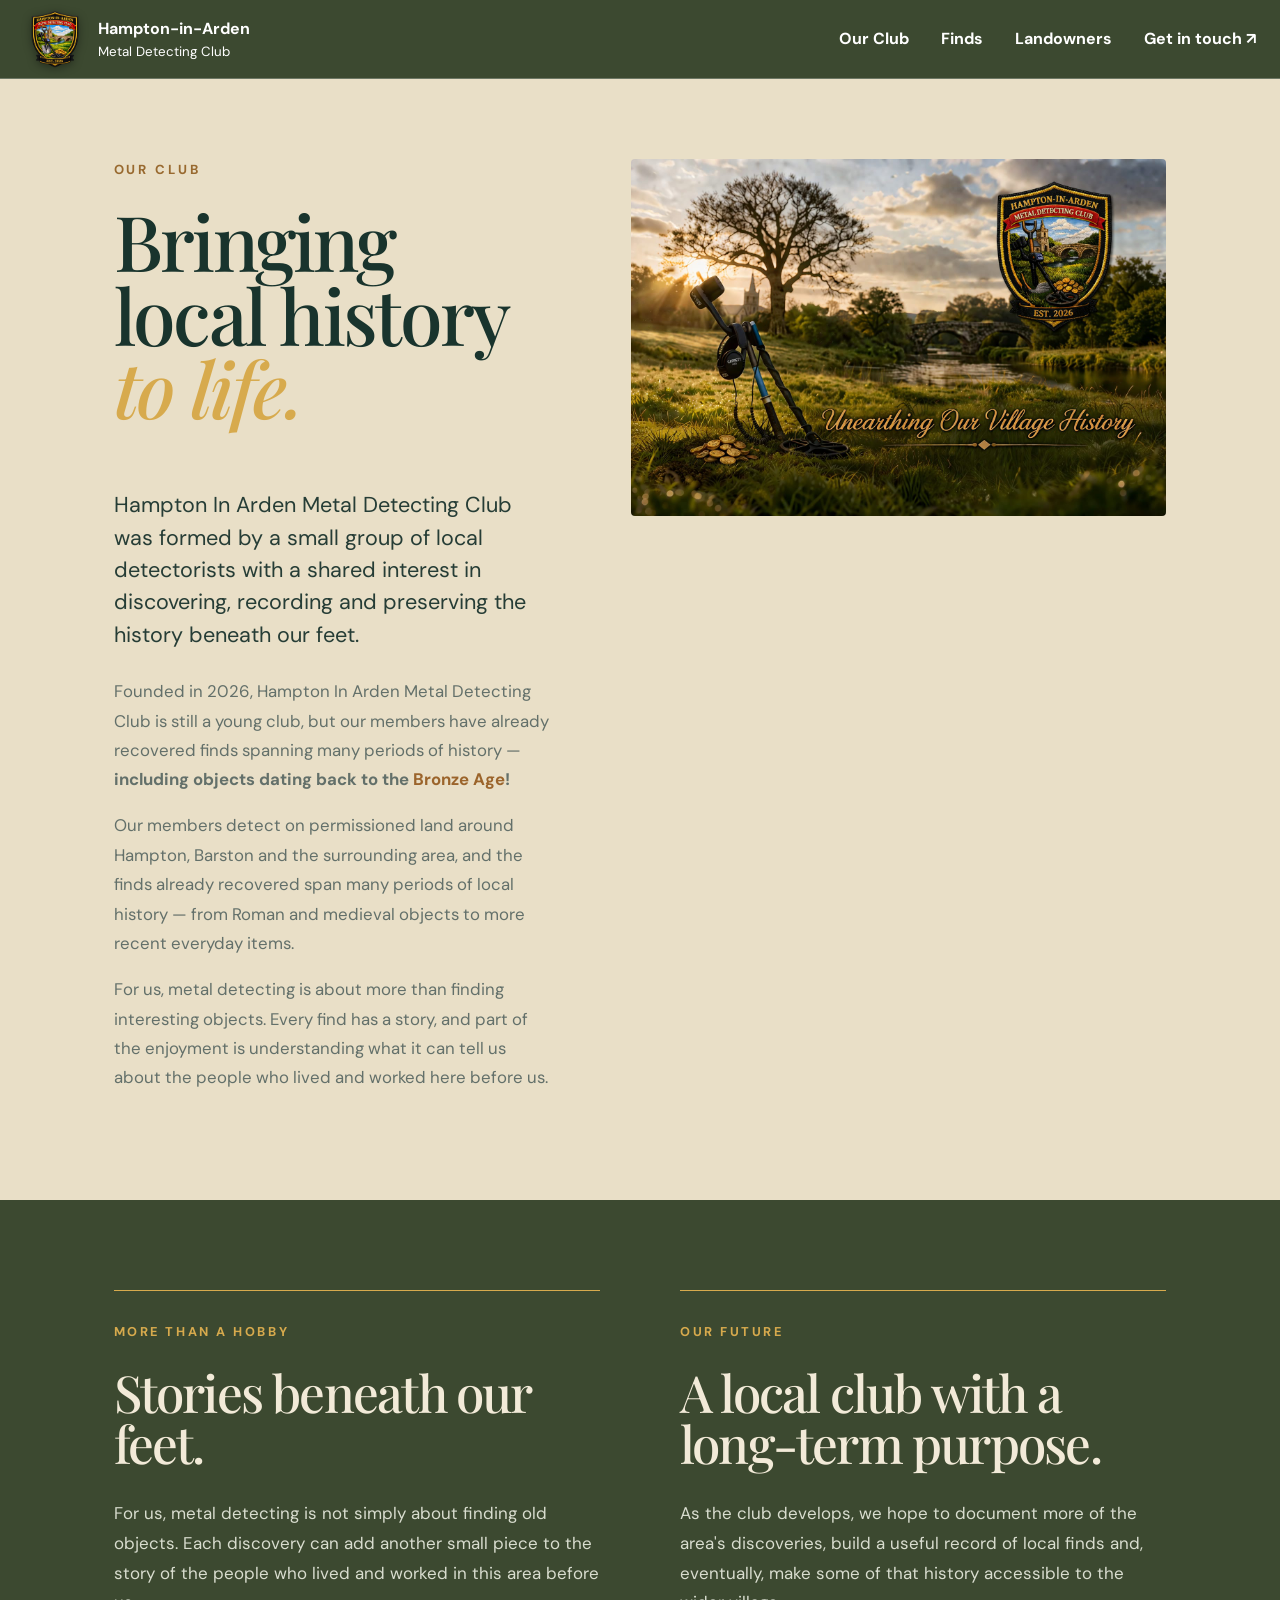
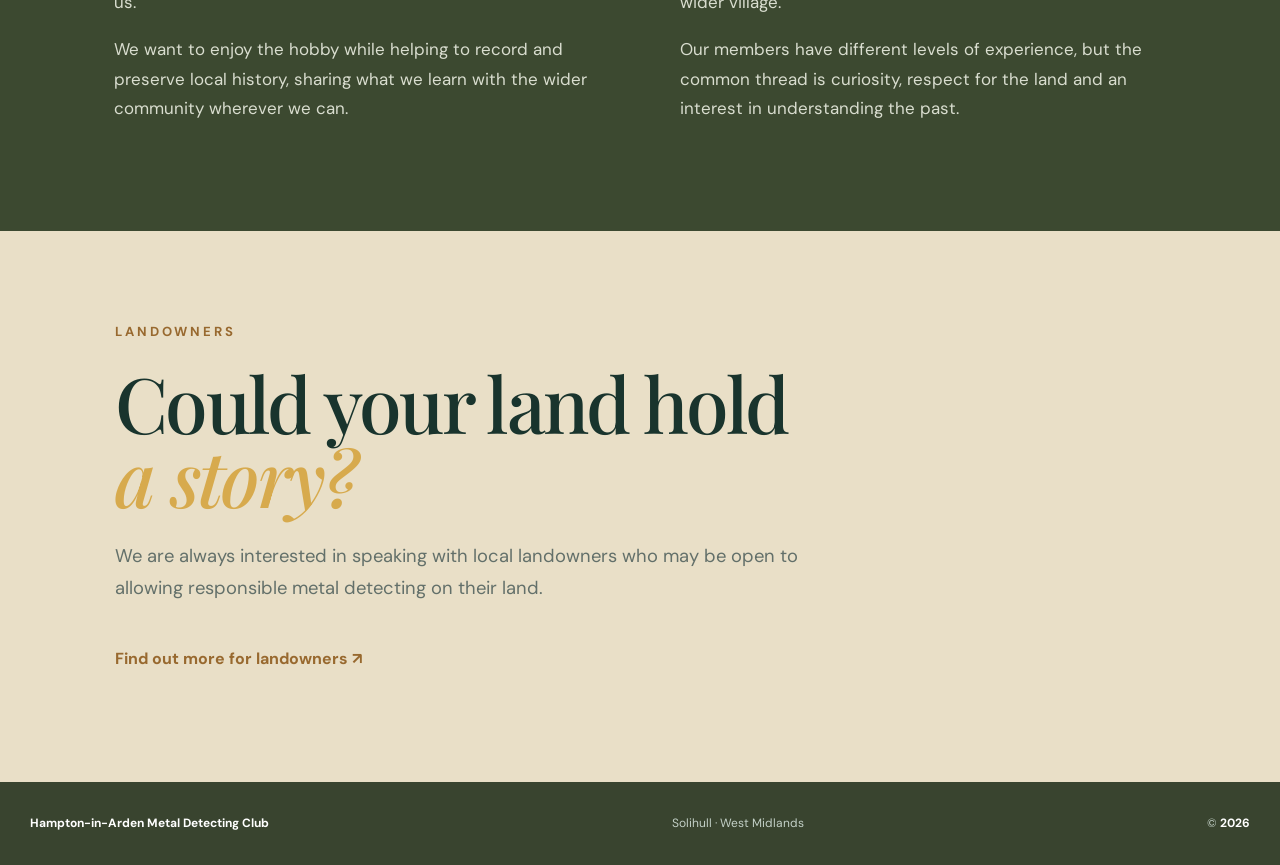
==== commit 00c66493: "Add files via upload" ====
--- a/our-club.html
+++ b/our-club.html
@@ -162,9 +162,9 @@
         open to allowing responsible metal detecting on their land.
       </p>
 
-      <p class="club-contact-note">
-        Club contact details will be added here shortly.
-      </p>
+ <a class="about-link" href="landowners.html">
+  Find out more for landowners ↗
+</a>
     </div>
   </section>
 
